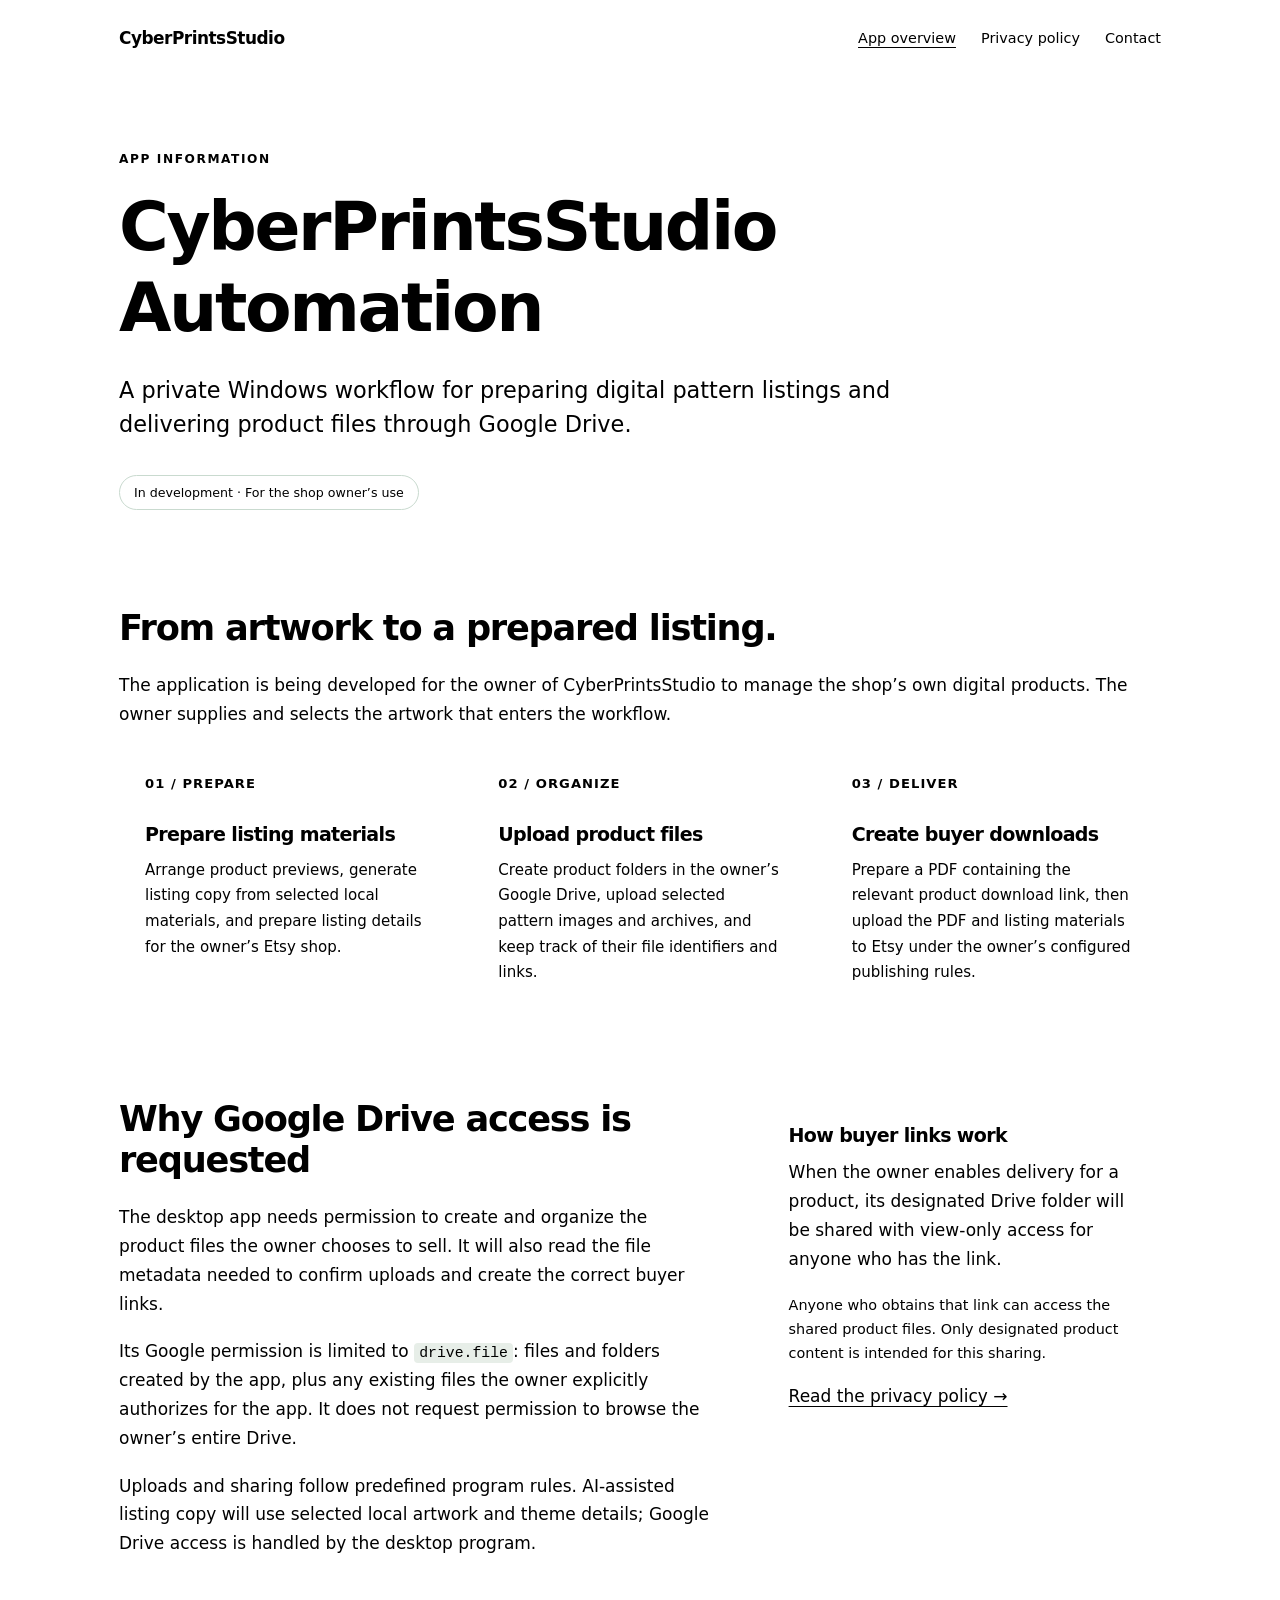
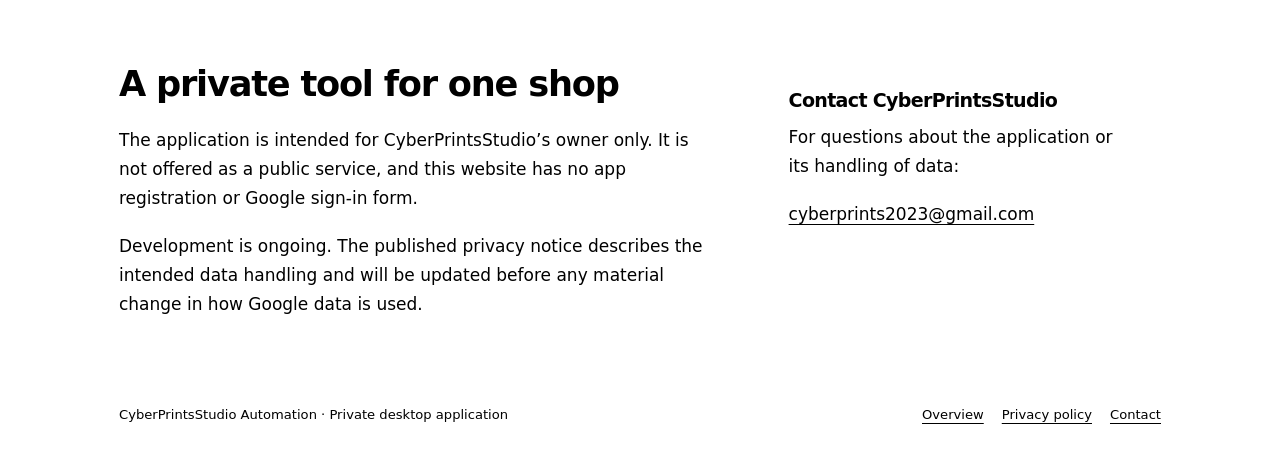
==== index.html @ 618d222b "Add files via upload" ====
<!doctype html>
<html lang="en">
<head>
  <meta charset="utf-8">
  <meta name="viewport" content="width=device-width, initial-scale=1">
  <meta name="description" content="Information about CyberPrintsStudio Automation, a private desktop app for preparing Etsy pattern listings and delivering product files through Google Drive.">
  <meta name="theme-color" content="#185d50">
  <title>CyberPrintsStudio Automation | Private Desktop App</title>
  <style>+:root{color-scheme:light;--paper:#faf9f5;--ink:#172b30;--muted:#52666b;--line:#d9e1dc;--accent:#185d50;--tint:#edf4ef;--gold:#ad7733}
*{box-sizing:border-box}html{scroll-behavior:smooth}body{margin:0;background:var(--paper);color:var(--ink);font:17px/1.7 system-ui,-apple-system,BlinkMacSystemFont,"Segoe UI",sans-serif}a{color:var(--accent);text-underline-offset:4px}a:hover{text-decoration-thickness:2px}a:focus-visible{outline:3px solid var(--gold);outline-offset:5px}p{margin:0 0 1.1em}h1,h2,h3{line-height:1.18;letter-spacing:-.035em}h1{font-size:clamp(2.3rem,5.3vw,4.3rem);font-weight:650;margin:18px 0 25px;max-width:950px}h2{font-size:clamp(1.6rem,3.4vw,2.2rem);margin:0 0 22px}h3{font-size:1.19rem;margin:0 0 12px}ul,ol{padding-left:1.3em}li{margin-bottom:.65em}code{font-size:.87em;background:#e7eee8;padding:.12em .35em;border-radius:4px;overflow-wrap:anywhere}.wrap{max-width:1110px;margin:0 auto;padding:0 34px}.skip{position:absolute;top:-90px;left:16px;background:#fff;padding:10px 18px;z-index:10}.skip:focus{top:12px}header{border-bottom:1px solid var(--line)}.header-inner{display:flex;align-items:center;justify-content:space-between;gap:25px;padding-top:24px;padding-bottom:24px}.brand{color:var(--ink);font-size:1.06rem;font-weight:750;letter-spacing:-.03em;text-decoration:none;white-space:nowrap}.brand span{color:var(--accent)}nav{display:flex;gap:25px;flex-wrap:wrap}nav a{font-size:.9rem;text-decoration:none}nav a[aria-current=page]{text-decoration:underline}.hero{padding:72px 0 54px}.eyebrow{color:var(--accent);font-size:.76rem;font-weight:750;letter-spacing:.13em;text-transform:uppercase}.lead{font-size:clamp(1.15rem,2.3vw,1.4rem);line-height:1.55;color:var(--muted);max-width:810px}.status{display:inline-block;border:1px solid #c9dacf;border-radius:30px;background:var(--tint);padding:6px 14px;font-size:.79rem;color:var(--accent);margin:8px 0 0}.section{padding:43px 0;border-top:1px solid var(--line)}.cards{display:grid;grid-template-columns:repeat(3,minmax(0,1fr));gap:18px}.card{padding:26px;border:1px solid var(--line);border-radius:12px;background:#fff}.number{display:block;color:var(--gold);font-size:.82rem;font-weight:800;letter-spacing:.08em;margin-bottom:28px}.card p{color:var(--muted);font-size:.94rem;margin:0}.columns{display:grid;grid-template-columns:1.5fr 1fr;gap:46px}.callout{background:var(--tint);padding:26px;border-radius:12px;align-self:start}.callout p:last-child{margin-bottom:0}.small{font-size:.9rem;color:var(--muted)}.button{display:inline-block;padding:11px 19px;border-radius:7px;background:var(--accent);color:#fff;text-decoration:none;font-weight:600;font-size:.94rem}.contact a{overflow-wrap:anywhere}.document{max-width:820px;padding-bottom:38px}.document .hero{padding-bottom:36px}.document h1{font-size:clamp(2.5rem,5vw,3.7rem)}.document section{padding:30px 0 14px;border-top:1px solid var(--line)}.document h2{font-size:1.5rem;letter-spacing:-.025em;margin-bottom:18px}.document p,.document li{color:#354d52}.document .notice{padding:22px 25px;background:var(--tint);border-left:3px solid var(--accent);border-radius:0 9px 9px 0;margin:0 0 35px}.document .notice p{margin:0}.footer-inner{display:flex;justify-content:space-between;gap:20px;flex-wrap:wrap;padding-top:24px;padding-bottom:30px;font-size:.82rem;color:var(--muted)}footer{border-top:1px solid var(--line)}footer a{margin-left:15px}.footlinks{display:flex;gap:18px;flex-wrap:wrap}.footlinks a{margin:0}@media(max-width:720px){.wrap{padding-left:22px;padding-right:22px}.header-inner{align-items:flex-start;flex-direction:column;gap:12px;padding-top:19px;padding-bottom:19px}nav{gap:22px}.hero{padding-top:44px;padding-bottom:35px}.cards,.columns{grid-template-columns:1fr}.columns{gap:25px}.number{margin-bottom:16px}.section{padding:33px 0}.card{padding:22px}.footer-inner{gap:12px}}@media(prefers-reduced-motion:reduce){html{scroll-behavior:auto}}@media print{body{background:white;font-size:11pt}.wrap{max-width:none;padding:0}header,footer,.skip,.button{display:none}.hero{padding:12px 0 20px}h1{font-size:28pt}.cards,.columns{display:block}.card,.callout{margin:15px 0;break-inside:avoid}.section,.document section{padding-top:18px}.document{max-width:none}a{color:inherit}}
</style>
</head>
<body>
<a class="skip" href="#main">Skip to content</a>
<header><div class="wrap header-inner">
  <a class="brand" href="index.html">CyberPrints<span>Studio</span></a>
  <nav aria-label="Main navigation">
    <a href="index.html" aria-current="page">App overview</a>
    <a href="privacy.html">Privacy policy</a>
    <a href="index.html#contact">Contact</a>
  </nav>
</div></header>
<main id="main" class="wrap">
  <section class="hero" aria-labelledby="title">
    <div class="eyebrow">App information</div>
    <h1 id="title">CyberPrintsStudio<br>Automation</h1>
    <p class="lead">A private Windows workflow for preparing digital pattern listings and delivering product files through Google Drive.</p>
    <p class="status">In development · For the shop owner’s use</p>
  </section>
  <section class="section" aria-labelledby="workflow">
    <h2 id="workflow">From artwork to a prepared listing.</h2>
    <p>The application is being developed for the owner of CyberPrintsStudio to manage the shop’s own digital products. The owner supplies and selects the artwork that enters the workflow.</p>
    <div class="cards">
      <article class="card"><span class="number">01 / PREPARE</span><h3>Prepare listing materials</h3><p>Arrange product previews, generate listing copy from selected local materials, and prepare listing details for the owner’s Etsy shop.</p></article>
      <article class="card"><span class="number">02 / ORGANIZE</span><h3>Upload product files</h3><p>Create product folders in the owner’s Google Drive, upload selected pattern images and archives, and keep track of their file identifiers and links.</p></article>
      <article class="card"><span class="number">03 / DELIVER</span><h3>Create buyer downloads</h3><p>Prepare a PDF containing the relevant product download link, then upload the PDF and listing materials to Etsy under the owner’s configured publishing rules.</p></article>
    </div>
  </section>
  <section class="section columns" aria-labelledby="drive">
    <div><h2 id="drive">Why Google Drive access is requested</h2>
      <p>The desktop app needs permission to create and organize the product files the owner chooses to sell. It will also read the file metadata needed to confirm uploads and create the correct buyer links.</p>
      <p>Its Google permission is limited to <code>drive.file</code>: files and folders created by the app, plus any existing files the owner explicitly authorizes for the app. It does not request permission to browse the owner’s entire Drive.</p>
      <p>Uploads and sharing follow predefined program rules. AI-assisted listing copy will use selected local artwork and theme details; Google Drive access is handled by the desktop program.</p>
    </div>
    <aside class="callout"><h3>How buyer links work</h3><p>When the owner enables delivery for a product, its designated Drive folder will be shared with view-only access for anyone who has the link.</p><p class="small">Anyone who obtains that link can access the shared product files. Only designated product content is intended for this sharing.</p><a href="privacy.html">Read the privacy policy →</a></aside>
  </section>
  <section class="section columns" aria-labelledby="access">
    <div><h2 id="access">A private tool for one shop</h2><p>The application is intended for CyberPrintsStudio’s owner only. It is not offered as a public service, and this website has no app registration or Google sign-in form.</p><p>Development is ongoing. The published privacy notice describes the intended data handling and will be updated before any material change in how Google data is used.</p></div>
    <div class="callout contact" id="contact"><h3>Contact CyberPrintsStudio</h3><p>For questions about the application or its handling of data:</p><p><a href="mailto:cyberprints2023@gmail.com">cyberprints2023@gmail.com</a></p><a class="button" href="privacy.html">Privacy policy</a></div>
  </section>
</main>
<footer><div class="wrap footer-inner">
  <span>CyberPrintsStudio Automation · Private desktop application</span>
  <div class="footlinks"><a href="index.html">Overview</a><a href="privacy.html">Privacy policy</a><a href="mailto:cyberprints2023@gmail.com">Contact</a></div>
</div></footer>
</body></html>
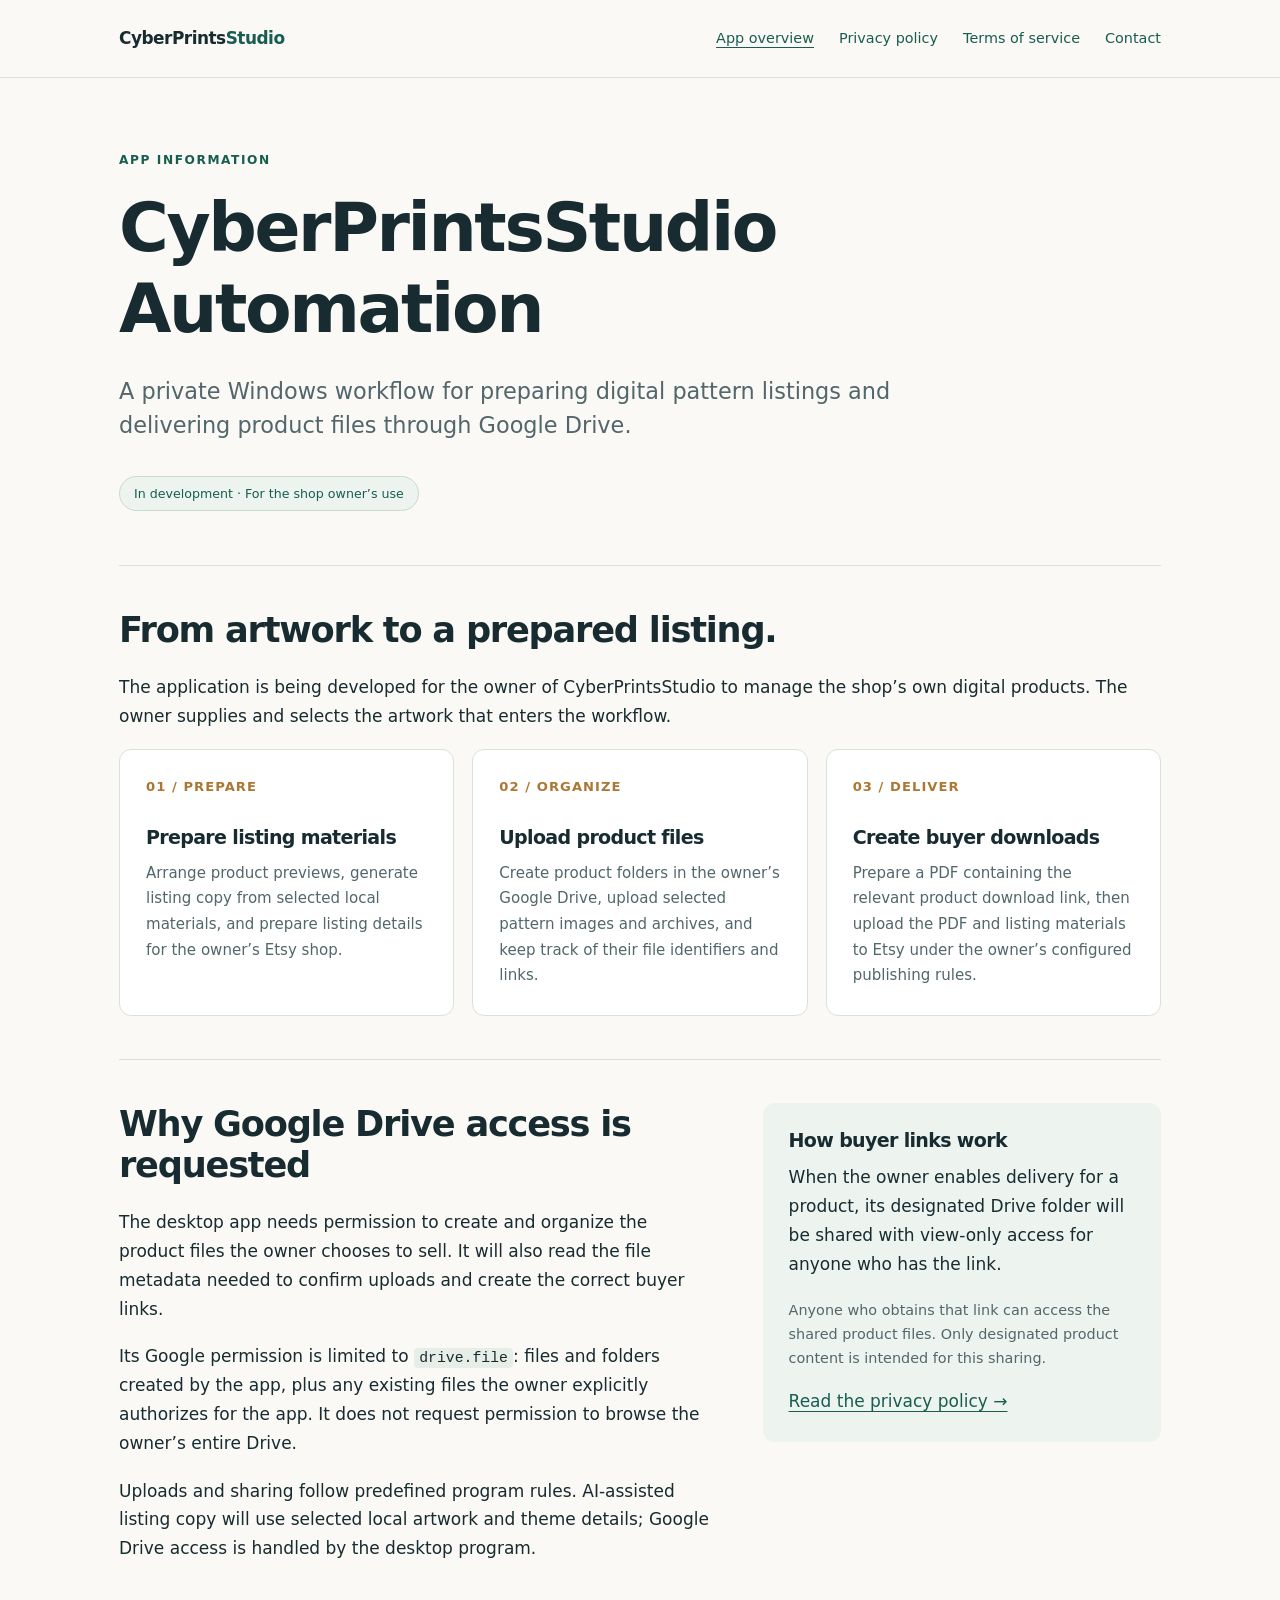
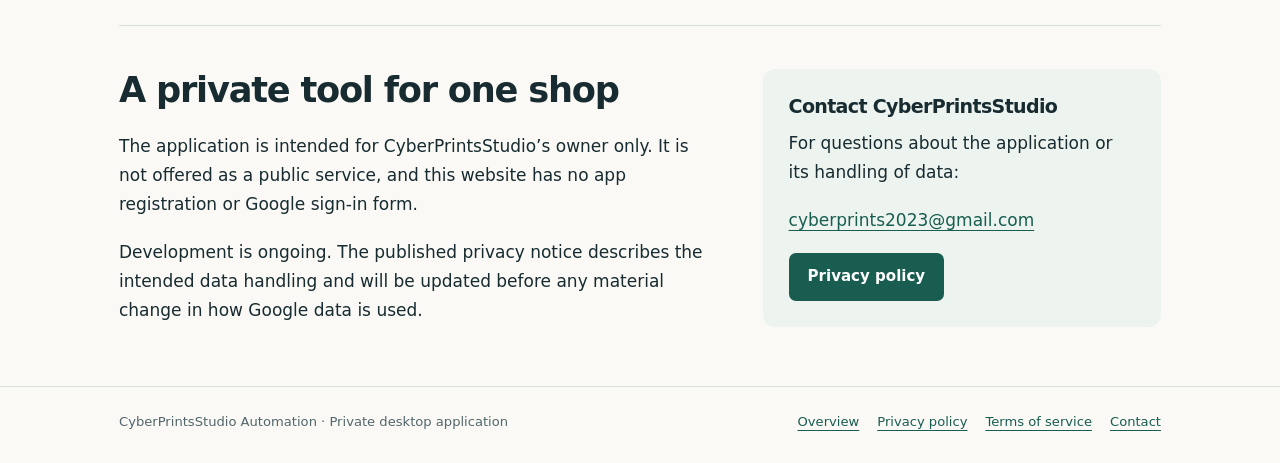
==== commit 26f14fa7: "Add files via upload" ====
--- a/index.html
+++ b/index.html
@@ -6,7 +6,7 @@
   <meta name="description" content="Information about CyberPrintsStudio Automation, a private desktop app for preparing Etsy pattern listings and delivering product files through Google Drive.">
   <meta name="theme-color" content="#185d50">
   <title>CyberPrintsStudio Automation | Private Desktop App</title>
-  <style>+:root{color-scheme:light;--paper:#faf9f5;--ink:#172b30;--muted:#52666b;--line:#d9e1dc;--accent:#185d50;--tint:#edf4ef;--gold:#ad7733}
+  <style>:root{color-scheme:light;--paper:#faf9f5;--ink:#172b30;--muted:#52666b;--line:#d9e1dc;--accent:#185d50;--tint:#edf4ef;--gold:#ad7733}
 *{box-sizing:border-box}html{scroll-behavior:smooth}body{margin:0;background:var(--paper);color:var(--ink);font:17px/1.7 system-ui,-apple-system,BlinkMacSystemFont,"Segoe UI",sans-serif}a{color:var(--accent);text-underline-offset:4px}a:hover{text-decoration-thickness:2px}a:focus-visible{outline:3px solid var(--gold);outline-offset:5px}p{margin:0 0 1.1em}h1,h2,h3{line-height:1.18;letter-spacing:-.035em}h1{font-size:clamp(2.3rem,5.3vw,4.3rem);font-weight:650;margin:18px 0 25px;max-width:950px}h2{font-size:clamp(1.6rem,3.4vw,2.2rem);margin:0 0 22px}h3{font-size:1.19rem;margin:0 0 12px}ul,ol{padding-left:1.3em}li{margin-bottom:.65em}code{font-size:.87em;background:#e7eee8;padding:.12em .35em;border-radius:4px;overflow-wrap:anywhere}.wrap{max-width:1110px;margin:0 auto;padding:0 34px}.skip{position:absolute;top:-90px;left:16px;background:#fff;padding:10px 18px;z-index:10}.skip:focus{top:12px}header{border-bottom:1px solid var(--line)}.header-inner{display:flex;align-items:center;justify-content:space-between;gap:25px;padding-top:24px;padding-bottom:24px}.brand{color:var(--ink);font-size:1.06rem;font-weight:750;letter-spacing:-.03em;text-decoration:none;white-space:nowrap}.brand span{color:var(--accent)}nav{display:flex;gap:25px;flex-wrap:wrap}nav a{font-size:.9rem;text-decoration:none}nav a[aria-current=page]{text-decoration:underline}.hero{padding:72px 0 54px}.eyebrow{color:var(--accent);font-size:.76rem;font-weight:750;letter-spacing:.13em;text-transform:uppercase}.lead{font-size:clamp(1.15rem,2.3vw,1.4rem);line-height:1.55;color:var(--muted);max-width:810px}.status{display:inline-block;border:1px solid #c9dacf;border-radius:30px;background:var(--tint);padding:6px 14px;font-size:.79rem;color:var(--accent);margin:8px 0 0}.section{padding:43px 0;border-top:1px solid var(--line)}.cards{display:grid;grid-template-columns:repeat(3,minmax(0,1fr));gap:18px}.card{padding:26px;border:1px solid var(--line);border-radius:12px;background:#fff}.number{display:block;color:var(--gold);font-size:.82rem;font-weight:800;letter-spacing:.08em;margin-bottom:28px}.card p{color:var(--muted);font-size:.94rem;margin:0}.columns{display:grid;grid-template-columns:1.5fr 1fr;gap:46px}.callout{background:var(--tint);padding:26px;border-radius:12px;align-self:start}.callout p:last-child{margin-bottom:0}.small{font-size:.9rem;color:var(--muted)}.button{display:inline-block;padding:11px 19px;border-radius:7px;background:var(--accent);color:#fff;text-decoration:none;font-weight:600;font-size:.94rem}.contact a{overflow-wrap:anywhere}.document{max-width:820px;padding-bottom:38px}.document .hero{padding-bottom:36px}.document h1{font-size:clamp(2.5rem,5vw,3.7rem)}.document section{padding:30px 0 14px;border-top:1px solid var(--line)}.document h2{font-size:1.5rem;letter-spacing:-.025em;margin-bottom:18px}.document p,.document li{color:#354d52}.document .notice{padding:22px 25px;background:var(--tint);border-left:3px solid var(--accent);border-radius:0 9px 9px 0;margin:0 0 35px}.document .notice p{margin:0}.footer-inner{display:flex;justify-content:space-between;gap:20px;flex-wrap:wrap;padding-top:24px;padding-bottom:30px;font-size:.82rem;color:var(--muted)}footer{border-top:1px solid var(--line)}footer a{margin-left:15px}.footlinks{display:flex;gap:18px;flex-wrap:wrap}.footlinks a{margin:0}@media(max-width:720px){.wrap{padding-left:22px;padding-right:22px}.header-inner{align-items:flex-start;flex-direction:column;gap:12px;padding-top:19px;padding-bottom:19px}nav{gap:22px}.hero{padding-top:44px;padding-bottom:35px}.cards,.columns{grid-template-columns:1fr}.columns{gap:25px}.number{margin-bottom:16px}.section{padding:33px 0}.card{padding:22px}.footer-inner{gap:12px}}@media(prefers-reduced-motion:reduce){html{scroll-behavior:auto}}@media print{body{background:white;font-size:11pt}.wrap{max-width:none;padding:0}header,footer,.skip,.button{display:none}.hero{padding:12px 0 20px}h1{font-size:28pt}.cards,.columns{display:block}.card,.callout{margin:15px 0;break-inside:avoid}.section,.document section{padding-top:18px}.document{max-width:none}a{color:inherit}}
 </style>
 </head>
@@ -17,6 +17,7 @@
   <nav aria-label="Main navigation">
     <a href="index.html" aria-current="page">App overview</a>
     <a href="privacy.html">Privacy policy</a>
+    <a href="terms.html">Terms of service</a>
     <a href="index.html#contact">Contact</a>
   </nav>
 </div></header>
@@ -51,6 +52,6 @@
 </main>
 <footer><div class="wrap footer-inner">
   <span>CyberPrintsStudio Automation · Private desktop application</span>
-  <div class="footlinks"><a href="index.html">Overview</a><a href="privacy.html">Privacy policy</a><a href="mailto:cyberprints2023@gmail.com">Contact</a></div>
+  <div class="footlinks"><a href="index.html">Overview</a><a href="privacy.html">Privacy policy</a><a href="terms.html">Terms of service</a><a href="mailto:cyberprints2023@gmail.com">Contact</a></div>
 </div></footer>
 </body></html>
